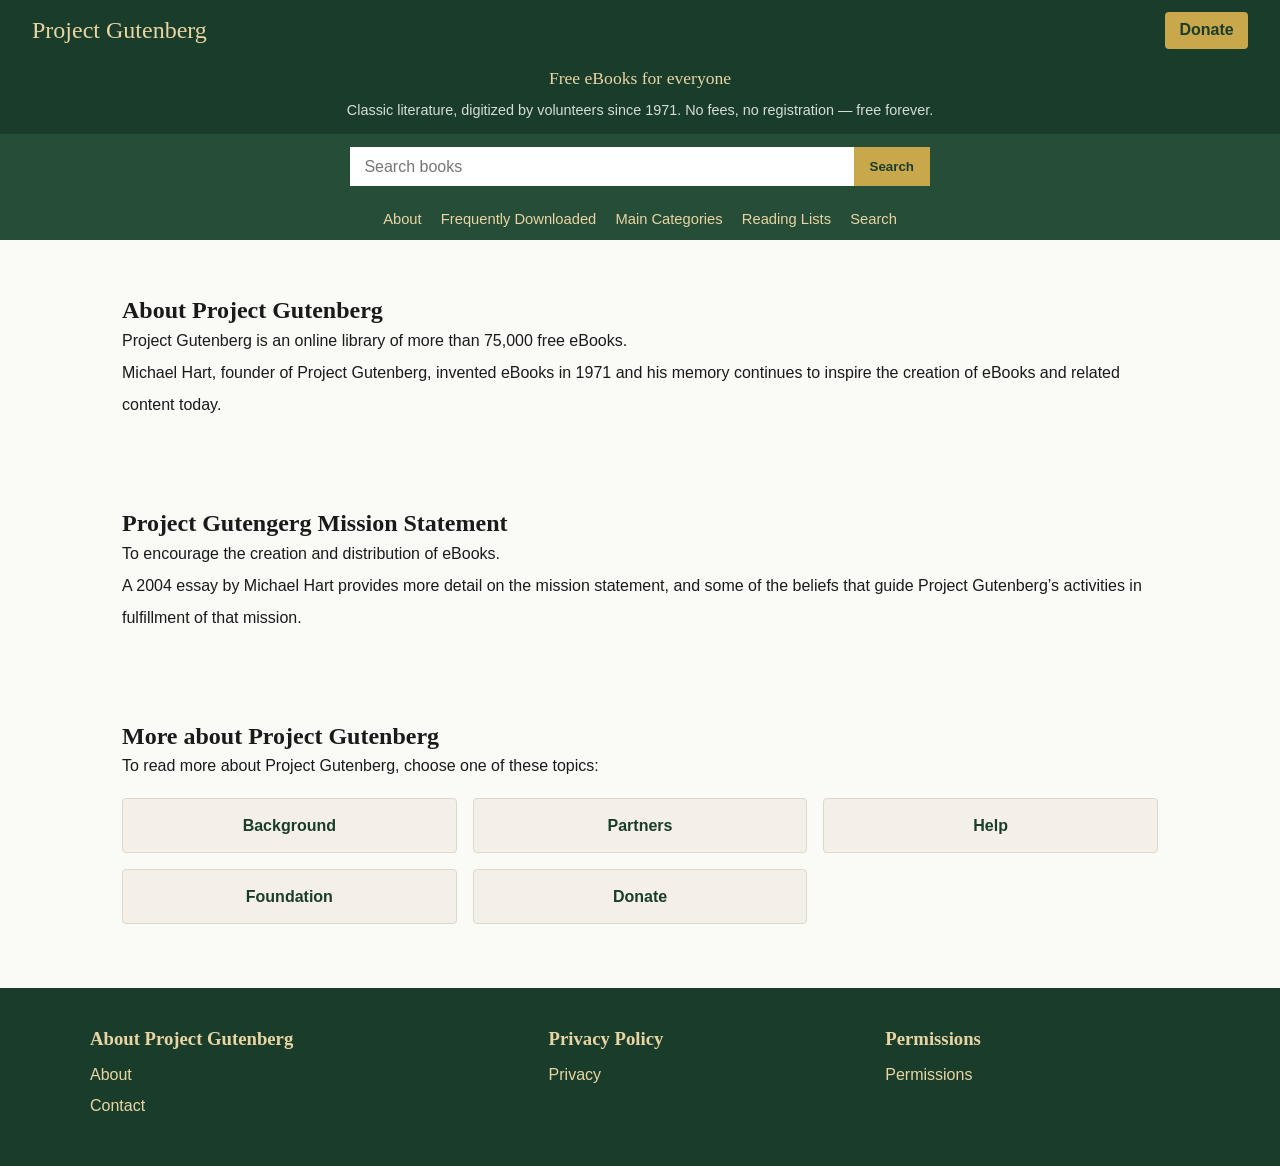
==== about.html @ ea4a4cee "Updated HTML structure and styling for multiple pages" ====
<!DOCTYPE html>
<html lang="en">

<head>
  <meta charset="UTF-8">
  <title>About | Project Gutenberg</title>
  <link rel="stylesheet" href="style.css">
  <meta name="viewport" content="width=device-width, initial-scale=1">
</head>

<body class="about-page">

<!-- HEADER -->
<header class="site-header"> <!-- Using the same classes here as the one on Home Page to recreate styling -->
  
  <div class="header-top">
    <a href="/" class="logo">
      <span class="logo-text">Project Gutenberg</span>
    </a>
    <a href="/donate/" class="donate-btn">Donate</a>
  </div>

  <div class="header-tagline">
    <p>Free eBooks for everyone</p>
    <span>Classic literature, digitized by volunteers since 1971. No fees, no registration — free forever.</span>
  </div>

  <div class="header-search">
    <form action="/ebooks/search/">
      <input type="text" placeholder="Search books">
      <button type="submit">Search</button>
    </form>
  </div>

  <nav class="header-nav">
    <a href="/about/">About</a>
    <a href="/browse/scores/top">Frequently Downloaded</a>
    <a href="/ebooks/categories">Main Categories</a>
    <a href="/ebooks/bookshelf/">Reading Lists</a>
    <a href="/ebooks/">Search</a>
  </nav>
</header>


<!-- CONTENT PAGE -->
 <main class="main-content">
  
  <section class="shelf">
    <h2>About Project Gutenberg</h2>
    <p>Project Gutenberg is an online library of more than 75,000 free eBooks.</p>
    <p>Michael Hart, founder of Project Gutenberg, invented eBooks in 1971 and his memory continues to inspire the creation of eBooks and related content today.</p>
  </section>

  <section class="shelf">
    <h2>Project Gutengerg Mission Statement</h2>
    <p>To encourage the creation and distribution of eBooks.</p>
    <p>A 2004 essay by Michael Hart provides more detail on the mission statement, and some of the beliefs that guide Project Gutenberg’s activities in fulfillment of that mission.</p>
  </section>

  <section class="shelf">
    <h2>More about Project Gutenberg</h2>
    <p>To read more about Project Gutenberg, choose one of these topics:</p>

    <div class="category-grid">
      <a href="/about/background/index.html">Background</a>
      <a href="/about/partners_affiliates.html">Partners</a>
      <a href="/help/">Help</a>
      <a href="/about/pglaf.html">Foundation</a>
      <a href="/donate">Donate</a>
    </div>
  </section>

 </main>

 <!-- FOOTER -->
  <footer class="site-footer"> <!-- Using the same classes here as the one on Home Page to recreate styling -->
  <div class="footer-grid">
    
    <div>
      <h3>About Project Gutenberg</h3>
      <a href="/about/">About</a>
      <a href="/about/contact_information.html">Contact</a>
    </div>
    
    <div>
      <h3>Privacy Policy</h3>
      <a href="/policy/privacy_policy.html">Privacy</a>
    </div>
    
    <div>
      <h3>Permissions</h3>
      <a href="/policy/permission.html">Permissions</a>
    </div>
  
  </div>
</footer>

</body>
</html>
---- style.css ----
:root {
  --green: #1a3d2b;
  --green-mid: #254d38;
  --gold: #c9a84c;
  --gold-light: #e8d5a3;
  --white: #fafaf7;
  --off-white: #f4f0e8;
  --border: #ddd8ce;
  --text: #1a1a1a;
  --text-soft: #666;
  --heading-font: 'Playfair Display', Georgia, serif;
  --body-font: 'Source Sans 3', sans-serif;
  --max-width: 1100px;
}

* {
  box-sizing: border-box;
  margin: 0;
  padding: 0;
}

body {
  font-family: var(--body-font);
  background: var(--white);
  color: var(--text);
  line-height: 1.5;
}

img {
  display: block;
  max-width: 100%;
}

a {
  color: var(--green);
  text-decoration: none;
}

a:hover {
  text-decoration: underline;
}

h1, h2, h3 {
  font-family: var(--heading-font);
  line-height: 1.2;
}

section {
  max-width: var(--max-width);
  margin: 0 auto;
  padding: 2rem;
}

/* HEADER */
.site-header {
  position: sticky;
  top: 0;
  z-index: 100;
}

.header-top,
.header-tagline {
  background: var(--green);
}

.header-top {
  display: flex;
  justify-content: space-between;
  align-items: center;
  padding: 0.75rem 2rem;
}

.logo {
  display: flex;
  align-items: center;
  gap: 0.6rem;
}

.logo-text {
  font-family: var(--heading-font);
  font-size: 1.5rem;
  color: var(--gold-light);
}

.donate-btn {
  background: var(--gold);
  color: var(--green);
  padding: 0.4rem 0.9rem;
  border-radius: 4px;
  font-weight: 600;
}

.donate-btn:hover {
  text-decoration: none;
}

.header-tagline {
  text-align: center;
  padding: 0 2rem 0.75rem;
}

.header-tagline p {
  color: var(--gold-light);
  font-family: var(--heading-font);
  font-size: 1.1rem;
  margin-bottom: 0.15rem;
}

.header-tagline span {
  color: rgba(255,255,255,0.82);
  font-size: 0.9rem;
}

.header-search,
.header-nav {
  background: var(--green-mid);
}

.header-search {
  display: flex;
  justify-content: center;
  padding: 0.8rem 2rem;
}

.header-search form {
  display: flex;
  width: 100%;
  max-width: 580px;
}

.header-search input {
  flex: 1;
  padding: 0.65rem 0.9rem;
  border: none;
  font-size: 1rem;
}

.header-search button {
  border: none;
  background: var(--gold);
  color: var(--green);
  padding: 0.65rem 1rem;
  font-weight: 600;
  cursor: pointer;
}

.header-nav {
  display: flex;
  justify-content: center;
  flex-wrap: wrap;
  gap: 1.2rem;
  padding: 0.6rem 2rem;
}

.header-nav a {
  color: var(--gold-light);
  font-size: 0.92rem;
}

/* MAIN CONTENT */
.first-shelf {
  padding-top: 2.7rem;
}

.shelf-header {
  display: flex;
  justify-content: space-between;
  align-items: center;
  border-bottom: 2px solid var(--gold-light);
  padding-bottom: 0.5rem;
  margin-bottom: 1rem;
}

.book-row {
  display: flex;
  gap: 1rem;
  overflow-x: auto;
  padding-bottom: 0.5rem;
}

.book-card {
  width: 112px;
  flex-shrink: 0;
}

.book-card img {
  width: 112px;
  height: 160px;
  object-fit: cover;
  border-radius: 4px;
  margin-bottom: 0.4rem;
}

.book-card span {
  display: block;
  font-size: 0.75rem;
  line-height: 1.3;
}

.book-author {
  color: var(--text-soft);
  font-size: 0.7rem;
  margin-top: 0.2rem;
}

/* STATS */
.stats-strip {
  background: var(--green);
  padding: 2rem;
}

.stats-grid {
  max-width: var(--max-width);
  margin: 0 auto;
  display: grid;
  grid-template-columns: repeat(4, 1fr);
  gap: 1rem;
}

.stat-box {
  text-align: center;
  border: 1px solid rgba(232,213,163,0.3);
  padding: 1rem 0.5rem;
}

.stat-box strong,
.stat-box span {
  display: block;
  color: var(--gold-light);
}

.stat-box strong {
  font-family: var(--heading-font);
  font-size: 1.4rem;
}

/* CATEGORY + LINKS + FOOTER GRIDS */
.category-grid,
.links-section,
.footer-grid {
  display: grid;
  gap: 2rem;
}

.category-grid {
  grid-template-columns: repeat(3, 1fr);
  gap: 1rem;
  margin-top: 1rem;
}

.category-grid a {
  display: block;
  background: var(--off-white);
  border: 1px solid var(--border);
  text-align: center;
  padding: 0.9rem;
  border-radius: 4px;
  font-weight: 600;
}

.links-section {
  grid-template-columns: repeat(4, 1fr);
  align-items: start;
}

.links-col h3 {
  color: var(--green);
  margin-bottom: 1rem;
  font-size: 1.2rem;
}

.links-col h3 + a,
.links-col h3 + p {
  margin-top: 0;
}

.links-col a {
  display: block;
  font-weight: 600;
  margin-top: 0.8rem;
}

.links-col p {
  color: var(--text-soft);
  font-size: 0.92rem;
  margin-top: 0.15rem;
}

.subheading {
  margin-top: 1.5rem;
}

/* AUDIO */
.audio-section h2 {
  margin-bottom: 0.5rem;
}

.audio-section p {
  margin-bottom: 1rem;
}

.audio-section ul {
  padding-left: 1.2rem;
}

.audio-section li {
  margin-bottom: 0.7rem;
}

/* FOOTER */
.site-footer {
  background: var(--green);
  padding: 2.5rem 2rem;
  margin-top: 2rem;
}

.footer-grid {
  max-width: var(--max-width);
  margin: 0 auto;
  grid-template-columns: 1.4fr 1fr 1fr;
}

.site-footer h3 {
  color: var(--gold-light);
  margin-bottom: 0.8rem;
}

.site-footer p,
.site-footer a {
  color: var(--gold-light);
}

.site-footer a {
  display: block;
  margin-bottom: 0.45rem;
}

.footer-space {
  margin-top: 1rem;
}

/* RESPONSIVE */
@media (max-width: 900px) {
  .stats-grid,
  .category-grid,
  .links-section,
  .footer-grid {
    grid-template-columns: repeat(2, 1fr);
  }
}

@media (max-width: 600px) {
  .header-top {
    flex-direction: column;
    gap: 0.8rem;
    text-align: center;
  }

  .header-search form {
    flex-direction: column;
    gap: 0.5rem;
  }

  .stats-grid,
  .category-grid,
  .links-section,
  .footer-grid {
    grid-template-columns: 1fr;
  }
}



/* ABOUT PAGE */

.main-content {
  max-width: var(--max-width);
  margin: 0 auto;
}

body.about-page main > .shelf {
  margin-top: 1.5rem;
  margin-bottom: 1.5rem;
}

body.about-page p {
  line-height: 2; /* Creating more line-heignt only for about page */
}



/* READING LIST */

.category-grid.letter-box a {
  background-color: #ffffff;
  border-radius: 8px;
  padding: 12px;
  text-align: center;
  font-weight: 500;
  color: #2c3e34;
}

.letter-box {
  background-color: #f4efe6;
  padding: 1.5rem;
  border-radius: 12px;
  margin-bottom: 2rem;
}
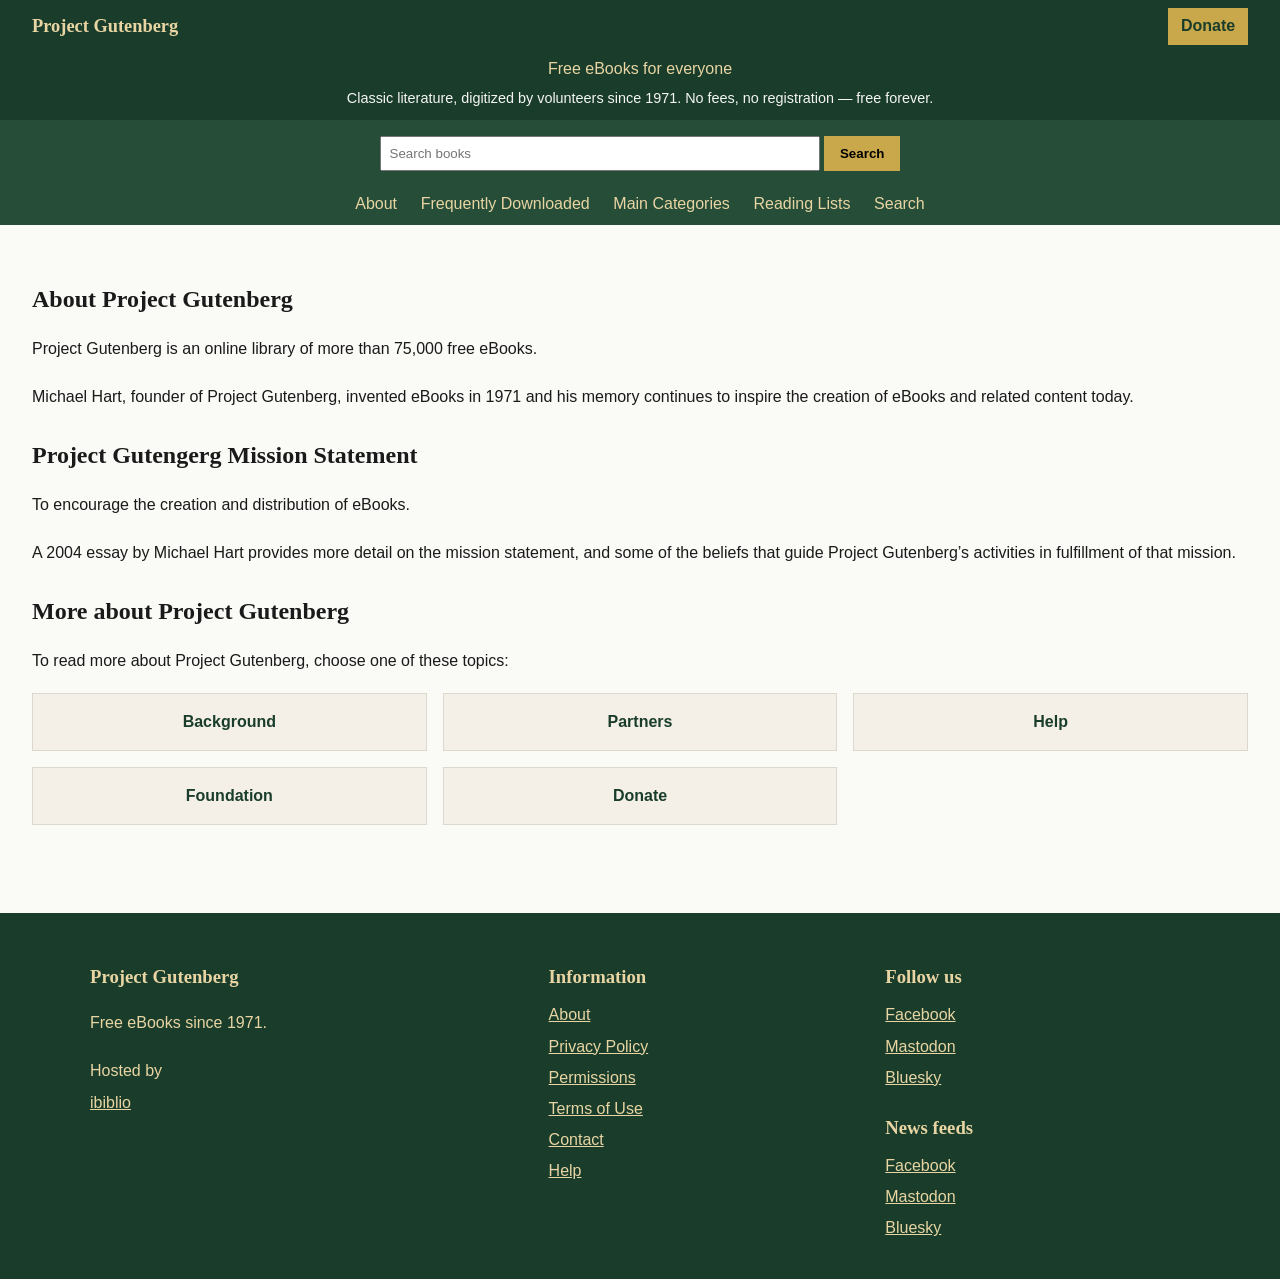
==== commit aae3d323: "updating" ====
--- a/about.html
+++ b/about.html
@@ -73,27 +73,37 @@
  </main>
 
  <!-- FOOTER -->
-  <footer class="site-footer"> <!-- Using the same classes here as the one on Home Page to recreate styling -->
-  <div class="footer-grid">
-    
-    <div>
-      <h3>About Project Gutenberg</h3>
-      <a href="/about/">About</a>
-      <a href="/about/contact_information.html">Contact</a>
+  <footer class="site-footer">
+    <div class="footer-grid">
+      <div>
+        <h3>Project Gutenberg</h3>
+        <p>Free eBooks since 1971.</p>
+        <p>Hosted by <a href="https://www.ibiblio.org/">ibiblio</a></p>
+      </div>
+
+      <div>
+        <h3>Information</h3>
+        <a href="https://www.gutenberg.org/about/">About</a>
+        <a href="https://www.gutenberg.org/policy/privacy_policy.html">Privacy Policy</a>
+        <a href="https://www.gutenberg.org/policy/permission.html">Permissions</a>
+        <a href="https://www.gutenberg.org/policy/terms_of_use.html">Terms of Use</a>
+        <a href="https://www.gutenberg.org/about/contact_information.html">Contact</a>
+        <a href="https://www.gutenberg.org/help/">Help</a>
+      </div>
+
+      <div>
+        <h3>Follow us</h3>
+        <a href="https://www.facebook.com/project.gutenberg">Facebook</a>
+        <a href="https://mastodon.social/@gutenberg_org" rel="me">Mastodon</a>
+        <a href="https://bsky.app/profile/gutenberg.org" rel="me">Bluesky</a>
+
+        <h3 class="footer-space">News feeds</h3>
+        <a href="https://www.facebook.com/gutenberg.new">Facebook</a>
+        <a href="https://mastodon.social/@gutenberg_new" rel="me">Mastodon</a>
+        <a href="https://bsky.app/profile/new.gutenberg.org" rel="me">Bluesky</a>
+      </div>
     </div>
-    
-    <div>
-      <h3>Privacy Policy</h3>
-      <a href="/policy/privacy_policy.html">Privacy</a>
-    </div>
-    
-    <div>
-      <h3>Permissions</h3>
-      <a href="/policy/permission.html">Permissions</a>
-    </div>
-  
-  </div>
-</footer>
+  </footer>
 
 </body>
 </html>
--- a/style.css
+++ b/style.css
@@ -1,248 +1,192 @@
-:root {
-  --green: #1a3d2b;
-  --green-mid: #254d38;
-  --gold: #c9a84c;
-  --gold-light: #e8d5a3;
-  --white: #fafaf7;
-  --off-white: #f4f0e8;
-  --border: #ddd8ce;
-  --text: #1a1a1a;
-  --text-soft: #666;
-  --heading-font: 'Playfair Display', Georgia, serif;
-  --body-font: 'Source Sans 3', sans-serif;
-  --max-width: 1100px;
-}
-
-* {
-  box-sizing: border-box;
+/* 
+  GLOBAL PAGE STYLING
+  These rules set the basic look of the whole website.
+
+  Purpose:
+  - create a clean and readable base style for all pages
+  - keep the design simple and consistent across the redesigned pages
+  - replace the much more complex original Gutenberg styling with a lighter custom stylesheet
+*/
+
+
+/* Removes browser's default outer spacing, sets the main font across pages*/
+body {
   margin: 0;
-  padding: 0;
-}
-
-body {
-  font-family: var(--body-font);
-  background: var(--white);
-  color: var(--text);
+  font-family: Arial, sans-serif;
   line-height: 1.5;
-}
-
+  background: #fafaf7;
+  color: #1a1a1a;
+}
+
+/* prevents images from overflowing their container, removes extra spacing under images*/
 img {
-  display: block;
   max-width: 100%;
-}
-
+  display: block;
+}
+
+/* standard link color used across the site*/
 a {
-  color: var(--green);
-  text-decoration: none;
-}
-
-a:hover {
-  text-decoration: underline;
-}
-
+  color: #1a3d2b;
+}
+
+/* Serif font to create a more classic look, adding space below headings */
 h1, h2, h3 {
-  font-family: var(--heading-font);
-  line-height: 1.2;
-}
-
+  font-family: Georgia, serif;
+  margin-bottom: 0.75rem;
+}
+
+/* adds spacing spacing between major content blocks */
 section {
-  max-width: var(--max-width);
-  margin: 0 auto;
-  padding: 2rem;
-}
-
-/* HEADER */
-.site-header {
-  position: sticky;
-  top: 0;
-  z-index: 100;
-}
-
-.header-top,
-.header-tagline {
-  background: var(--green);
-}
-
+  margin-bottom: 2rem;
+}
+
+/* header */
+
+/* dark green header (top), padding to make it shorter, flex: placing logo and button in one horizontal row, push elements left and right */
 .header-top {
+  background: #1a3d2b;
+  padding: 0.5rem 2rem;
   display: flex;
   justify-content: space-between;
   align-items: center;
+}
+
+/* color, no underline, slightly larger than normal text, bold */
+.logo {
+  color: #e8d5a3;
+  text-decoration: none;
+  font-family: Georgia, serif;
+  font-size: 1.15rem;
+  font-weight: bold;
+}
+
+/* inner spacing to make it look like a button */
+.donate-btn {
+  background: #c9a84c;
+  color: #1a3d2b;
+  padding: 0.4rem 0.8rem;
+  text-decoration: none;
+  font-weight: bold;
+}
+
+.header-tagline {
+  background: #1a3d2b;
+  color: #e8d5a3;
+  text-align: center;
+  padding: 0 2rem 0.6rem;
+}
+
+.header-tagline p {
+  margin: 0 0 0.1rem 0;
+}
+
+.header-tagline span {
+  color: #f5f5f5;
+  font-size: 0.9rem;
+}
+
+/* centering search bar, spacing inside the search bar area */
+.header-search {
+  background: #254d38;
+  text-align: center;
   padding: 0.75rem 2rem;
 }
 
-.logo {
-  display: flex;
-  align-items: center;
-  gap: 0.6rem;
-}
-
-.logo-text {
-  font-family: var(--heading-font);
-  font-size: 1.5rem;
-  color: var(--gold-light);
-}
-
-.donate-btn {
-  background: var(--gold);
-  color: var(--green);
-  padding: 0.4rem 0.9rem;
-  border-radius: 4px;
-  font-weight: 600;
-}
-
-.donate-btn:hover {
-  text-decoration: none;
-}
-
-.header-tagline {
-  text-align: center;
-  padding: 0 2rem 0.75rem;
-}
-
-.header-tagline p {
-  color: var(--gold-light);
-  font-family: var(--heading-font);
-  font-size: 1.1rem;
-  margin-bottom: 0.15rem;
-}
-
-.header-tagline span {
-  color: rgba(255,255,255,0.82);
-  font-size: 0.9rem;
-}
-
-.header-search,
+.header-search form {
+  max-width: 600px;
+  margin: 0 auto;
+}
+
+.header-search input {
+  width: 70%;
+  padding: 0.5rem;
+}
+
 .header-nav {
-  background: var(--green-mid);
-}
-
-.header-search {
-  display: flex;
-  justify-content: center;
-  padding: 0.8rem 2rem;
-}
-
-.header-search form {
-  display: flex;
-  width: 100%;
-  max-width: 580px;
-}
-
-.header-search input {
-  flex: 1;
-  padding: 0.65rem 0.9rem;
-  border: none;
-  font-size: 1rem;
-}
-
-.header-search button {
-  border: none;
-  background: var(--gold);
-  color: var(--green);
-  padding: 0.65rem 1rem;
-  font-weight: 600;
-  cursor: pointer;
-}
-
-.header-nav {
-  display: flex;
-  justify-content: center;
-  flex-wrap: wrap;
-  gap: 1.2rem;
-  padding: 0.6rem 2rem;
+  background: #254d38;
+  text-align: center;
+  padding: 0.55rem 2rem;
 }
 
 .header-nav a {
-  color: var(--gold-light);
-  font-size: 0.92rem;
-}
-
-/* MAIN CONTENT */
-.first-shelf {
-  padding-top: 2.7rem;
-}
-
+  color: #e8d5a3;
+  text-decoration: none;
+  margin: 0 0.6rem;
+}
+
+/* shared blocks */
 .shelf-header {
   display: flex;
   justify-content: space-between;
   align-items: center;
-  border-bottom: 2px solid var(--gold-light);
+  border-bottom: 2px solid #e8d5a3;
+  margin-bottom: 1rem;
   padding-bottom: 0.5rem;
-  margin-bottom: 1rem;
-}
-
+}
+
+/* displays book cards in one row, overflow: allows horizontal scrolling if there are too many books for the screen */
 .book-row {
   display: flex;
   gap: 1rem;
   overflow-x: auto;
-  padding-bottom: 0.5rem;
 }
 
 .book-card {
   width: 112px;
-  flex-shrink: 0;
-}
-
+  flex: 0 0 112px;
+  text-decoration: none;
+  color: #1a1a1a;
+}
+
+/* fixed width matches the card width, small text between image and text */
 .book-card img {
   width: 112px;
   height: 160px;
   object-fit: cover;
-  border-radius: 4px;
   margin-bottom: 0.4rem;
 }
 
 .book-card span {
   display: block;
   font-size: 0.75rem;
-  line-height: 1.3;
 }
 
 .book-author {
-  color: var(--text-soft);
+  color: #666;
   font-size: 0.7rem;
-  margin-top: 0.2rem;
-}
-
-/* STATS */
+}
+
+/* stats */
 .stats-strip {
-  background: var(--green);
+  background: #1a3d2b;
   padding: 2rem;
 }
 
 .stats-grid {
-  max-width: var(--max-width);
-  margin: 0 auto;
+  max-width: 1100px;
+  margin: 0 auto;
+  display: flex;
+  gap: 1rem;
+  justify-content: space-between;
+}
+
+.stat-box {
+  flex: 1;
+  text-align: center;
+  border: 1px solid rgba(232, 213, 163, 0.4);
+  padding: 1rem 0.5rem;
+  color: #e8d5a3;
+}
+
+.stat-box strong {
+  display: block;
+  font-family: Georgia, serif;
+  font-size: 1.4rem;
+}
+
+/* categories and links */
+.category-grid {
   display: grid;
-  grid-template-columns: repeat(4, 1fr);
-  gap: 1rem;
-}
-
-.stat-box {
-  text-align: center;
-  border: 1px solid rgba(232,213,163,0.3);
-  padding: 1rem 0.5rem;
-}
-
-.stat-box strong,
-.stat-box span {
-  display: block;
-  color: var(--gold-light);
-}
-
-.stat-box strong {
-  font-family: var(--heading-font);
-  font-size: 1.4rem;
-}
-
-/* CATEGORY + LINKS + FOOTER GRIDS */
-.category-grid,
-.links-section,
-.footer-grid {
-  display: grid;
-  gap: 2rem;
-}
-
-.category-grid {
   grid-template-columns: repeat(3, 1fr);
   gap: 1rem;
   margin-top: 1rem;
@@ -250,84 +194,60 @@
 
 .category-grid a {
   display: block;
-  background: var(--off-white);
-  border: 1px solid var(--border);
-  text-align: center;
-  padding: 0.9rem;
-  border-radius: 4px;
-  font-weight: 600;
+  background: #f4f0e8;
+  border: 1px solid #ddd8ce;
+  text-align: center;
+  padding: 1rem;
+  text-decoration: none;
+  font-weight: bold;
 }
 
 .links-section {
+  display: grid;
   grid-template-columns: repeat(4, 1fr);
-  align-items: start;
+  gap: 2rem;
 }
 
 .links-col h3 {
-  color: var(--green);
-  margin-bottom: 1rem;
-  font-size: 1.2rem;
-}
-
-.links-col h3 + a,
-.links-col h3 + p {
-  margin-top: 0;
+  color: #1a3d2b;
 }
 
 .links-col a {
   display: block;
-  font-weight: 600;
-  margin-top: 0.8rem;
+  margin-top: 0.75rem;
+  font-weight: bold;
 }
 
 .links-col p {
-  color: var(--text-soft);
+  margin-top: 0.2rem;
+  color: #666;
   font-size: 0.92rem;
-  margin-top: 0.15rem;
-}
-
-.subheading {
+}
+
+.subheading,
+.footer-space {
   margin-top: 1.5rem;
 }
 
-/* AUDIO */
-.audio-section h2 {
-  margin-bottom: 0.5rem;
-}
-
-.audio-section p {
-  margin-bottom: 1rem;
-}
-
-.audio-section ul {
-  padding-left: 1.2rem;
-}
-
-.audio-section li {
-  margin-bottom: 0.7rem;
-}
-
-/* FOOTER */
+/* footer */
 .site-footer {
-  background: var(--green);
-  padding: 2.5rem 2rem;
+  background: #1a3d2b;
+  padding: 2rem;
   margin-top: 2rem;
 }
 
 .footer-grid {
-  max-width: var(--max-width);
-  margin: 0 auto;
+  max-width: 1100px;
+  margin: 0 auto;
+  display: grid;
   grid-template-columns: 1.4fr 1fr 1fr;
-}
-
-.site-footer h3 {
-  color: var(--gold-light);
-  margin-bottom: 0.8rem;
-}
-
+  gap: 2rem;
+}
+
+.site-footer h3,
 .site-footer p,
 .site-footer a {
-  color: var(--gold-light);
+  color: #e8d5a3;
 }
 
 .site-footer a {
@@ -335,38 +255,34 @@
   margin-bottom: 0.45rem;
 }
 
-.footer-space {
-  margin-top: 1rem;
-}
-
-/* RESPONSIVE */
-@media (max-width: 900px) {
-  .stats-grid,
-  .category-grid,
-  .links-section,
-  .footer-grid {
-    grid-template-columns: repeat(2, 1fr);
-  }
-}
-
-@media (max-width: 600px) {
-  .header-top {
-    flex-direction: column;
-    gap: 0.8rem;
-    text-align: center;
-  }
-
-  .header-search form {
-    flex-direction: column;
-    gap: 0.5rem;
-  }
-
-  .stats-grid,
-  .category-grid,
-  .links-section,
-  .footer-grid {
-    grid-template-columns: 1fr;
-  }
+/* search page */
+main {
+  max-width: 1000px;
+  margin: 0 auto;
+  padding: 2rem;
+}
+
+p {
+  margin-bottom: 1rem;
+}
+
+input,
+select {
+  width: 100%;
+  padding: 0.55rem;
+  margin-top: 0.25rem;
+}
+
+button {
+  padding: 0.6rem 1rem;
+  background: #c9a84c;
+  border: none;
+  font-weight: bold;
+}
+
+.link-list a {
+  display: inline-block;
+  margin: 0.2rem 0.45rem 0.2rem 0;
 }
 
 
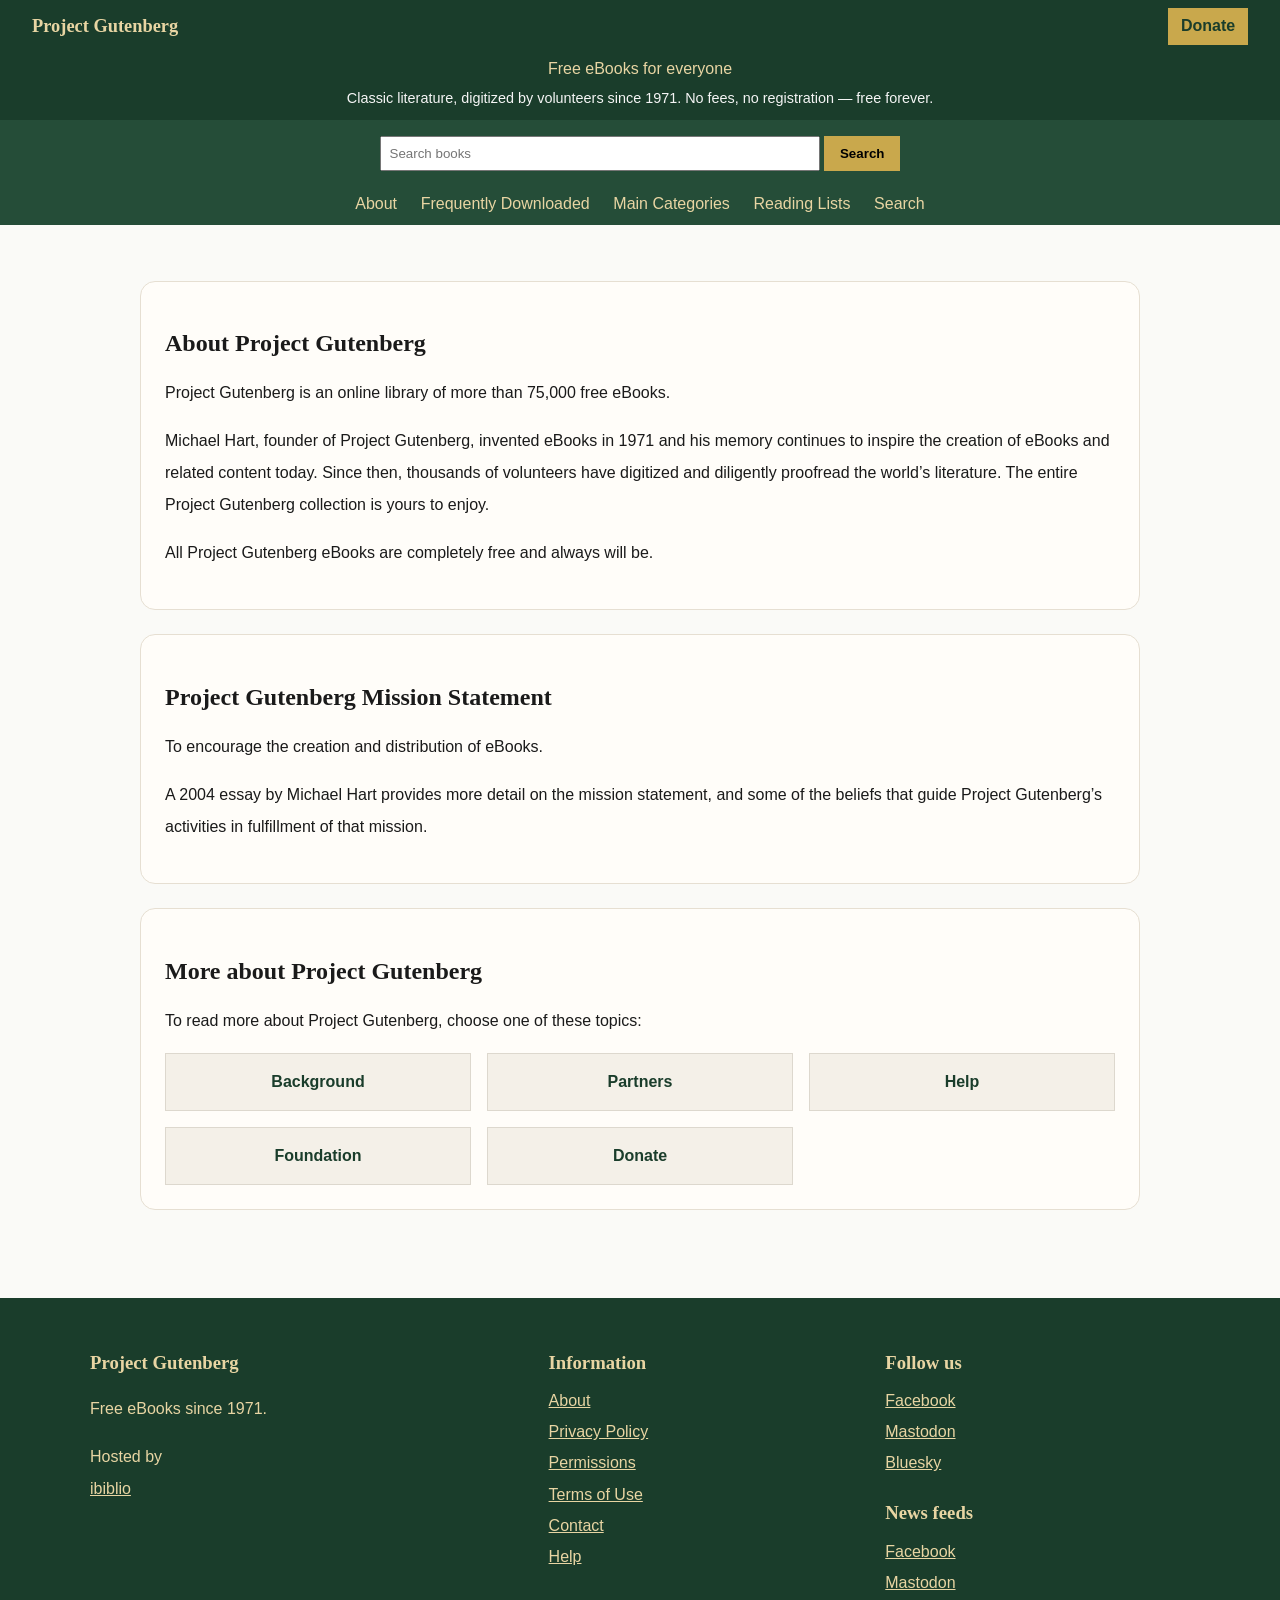
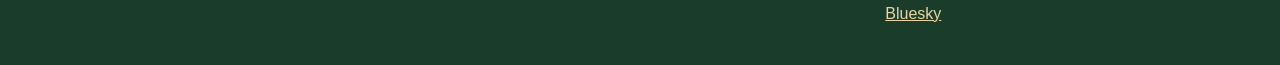
==== commit 1d77d6b9: "Adding comments and updating style" ====
--- a/about.html
+++ b/about.html
@@ -8,10 +8,10 @@
   <meta name="viewport" content="width=device-width, initial-scale=1">
 </head>
 
-<body class="about-page">
+<body class="about-page"> <!-- Using a specific class for the body to be able to style it specifically. -->
 
 <!-- HEADER -->
-<header class="site-header"> <!-- Using the same classes here as the one on Home Page to recreate styling -->
+<header class="site-header"> <!-- Reusing the header to create continuity on the webpages. -->
   
   <div class="header-top">
     <a href="/" class="logo">
@@ -45,14 +45,16 @@
 <!-- CONTENT PAGE -->
  <main class="main-content">
   
-  <section class="shelf">
+<!-- The content has been sorted in sections insead of only one class. By reusing the shelf class, the same design can be applied on the sectiions. -->
+  <section class="shelf"> 
     <h2>About Project Gutenberg</h2>
     <p>Project Gutenberg is an online library of more than 75,000 free eBooks.</p>
-    <p>Michael Hart, founder of Project Gutenberg, invented eBooks in 1971 and his memory continues to inspire the creation of eBooks and related content today.</p>
+    <p>Michael Hart, founder of Project Gutenberg, invented eBooks in 1971 and his memory continues to inspire the creation of eBooks and related content today. Since then, thousands of volunteers have digitized and diligently proofread the world’s literature. The entire Project Gutenberg collection is yours to enjoy.</p>
+    <p>All Project Gutenberg eBooks are completely free and always will be.</p>
   </section>
 
   <section class="shelf">
-    <h2>Project Gutengerg Mission Statement</h2>
+    <h2>Project Gutenberg Mission Statement</h2>
     <p>To encourage the creation and distribution of eBooks.</p>
     <p>A 2004 essay by Michael Hart provides more detail on the mission statement, and some of the beliefs that guide Project Gutenberg’s activities in fulfillment of that mission.</p>
   </section>
@@ -61,7 +63,7 @@
     <h2>More about Project Gutenberg</h2>
     <p>To read more about Project Gutenberg, choose one of these topics:</p>
 
-    <div class="category-grid">
+    <div class="category-grid"> <!-- Grid is used instead of a list to create an more user friendly overview. -->
       <a href="/about/background/index.html">Background</a>
       <a href="/about/partners_affiliates.html">Partners</a>
       <a href="/help/">Help</a>
@@ -73,7 +75,7 @@
  </main>
 
  <!-- FOOTER -->
-  <footer class="site-footer">
+  <footer class="site-footer"> <!-- Reusing the footer to create continuity on the webpages. -->
     <div class="footer-grid">
       <div>
         <h3>Project Gutenberg</h3>
--- a/style.css
+++ b/style.css
@@ -115,6 +115,17 @@
 }
 
 /* shared blocks */
+
+/* Resuable content section across pages. The styling addes vidual structure. */
+.shelf {
+  max-width: 1000px;
+  margin: 1.5rem auto;
+  padding: 1.5rem;
+  background: #fffdf9;
+  border: 1px solid #e6dfd2;
+  border-radius: 15px;
+}
+
 .shelf-header {
   display: flex;
   justify-content: space-between;
@@ -289,24 +300,23 @@
 
 /* ABOUT PAGE */
 
-.main-content {
-  max-width: var(--max-width);
-  margin: 0 auto;
-}
-
-body.about-page main > .shelf {
-  margin-top: 1.5rem;
-  margin-bottom: 1.5rem;
-}
-
 body.about-page p {
-  line-height: 2; /* Creating more line-heignt only for about page */
+  line-height: 2; /* Creating more line-heignt only for about page for readability. */
 }
 
 
 
 /* READING LIST */
 
+/* Letter list containers inside shelves */
+.letter-box {
+  background-color: #f4efe6;
+  padding: 1.5rem;
+  border-radius: 12px;
+  margin-bottom: 1rem;
+}
+
+/* Individual category boxed inside letter list. By combining both classes the styling only applies to links inside these grids, not all grids. */
 .category-grid.letter-box a {
   background-color: #ffffff;
   border-radius: 8px;
@@ -314,11 +324,4 @@
   text-align: center;
   font-weight: 500;
   color: #2c3e34;
-}
-
-.letter-box {
-  background-color: #f4efe6;
-  padding: 1.5rem;
-  border-radius: 12px;
-  margin-bottom: 2rem;
 }
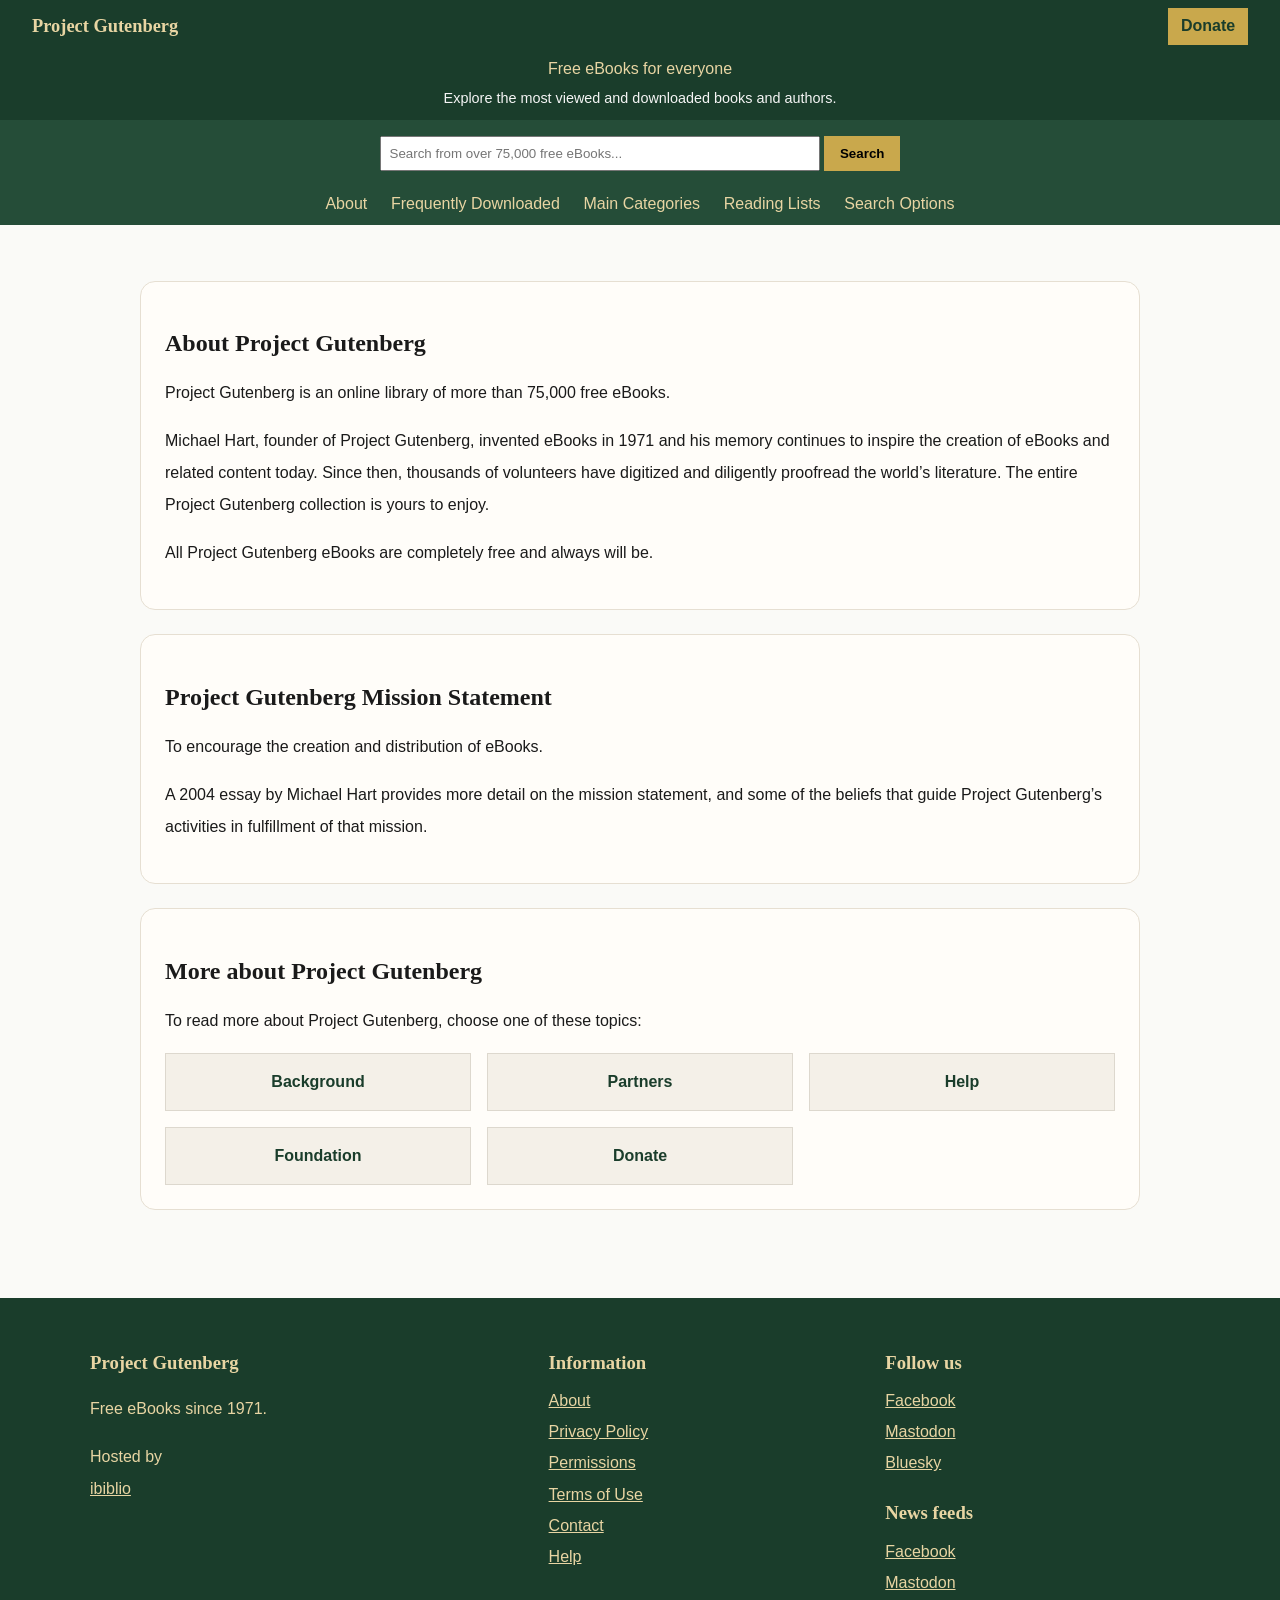
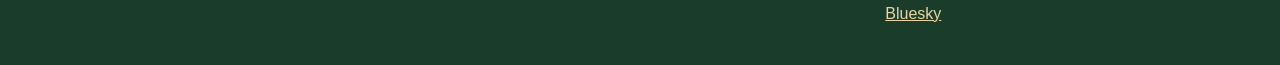
==== commit bd7e9302: "fixing the page header navigation" ====
--- a/about.html
+++ b/about.html
@@ -11,35 +11,32 @@
 <body class="about-page"> <!-- Using a specific class for the body to be able to style it specifically. -->
 
 <!-- HEADER -->
-<header class="site-header"> <!-- Reusing the header to create continuity on the webpages. -->
-  
-  <div class="header-top">
-    <a href="/" class="logo">
-      <span class="logo-text">Project Gutenberg</span>
-    </a>
-    <a href="/donate/" class="donate-btn">Donate</a>
-  </div>
+<header class="site-header">
+    <div class="header-top">
+      <a href="index.html" class="logo">Project Gutenberg</a>
+      <a href="https://www.gutenberg.org/donate/" class="donate-btn">Donate</a>
+    </div>
 
-  <div class="header-tagline">
-    <p>Free eBooks for everyone</p>
-    <span>Classic literature, digitized by volunteers since 1971. No fees, no registration — free forever.</span>
-  </div>
+    <div class="header-tagline">
+      <p>Free eBooks for everyone</p>
+      <span>Explore the most viewed and downloaded books and authors.</span>
+    </div>
 
-  <div class="header-search">
-    <form action="/ebooks/search/">
-      <input type="text" placeholder="Search books">
-      <button type="submit">Search</button>
-    </form>
-  </div>
+    <div class="header-search">
+      <form method="get" action="https://www.gutenberg.org/ebooks/search/">
+        <input type="text" name="query" placeholder="Search from over 75,000 free eBooks...">
+        <button type="submit">Search</button>
+      </form>
+    </div>
 
-  <nav class="header-nav">
-    <a href="/about/">About</a>
-    <a href="/browse/scores/top">Frequently Downloaded</a>
-    <a href="/ebooks/categories">Main Categories</a>
-    <a href="/ebooks/bookshelf/">Reading Lists</a>
-    <a href="/ebooks/">Search</a>
-  </nav>
-</header>
+    <nav class="header-nav">
+      <a href="about.html">About</a>
+      <a href="frequently-downloaded.html">Frequently Downloaded</a>
+      <a href="main-categories.html">Main Categories</a>
+      <a href="reading-lists.html">Reading Lists</a>
+      <a href="search-options.html">Search Options</a>
+    </nav>
+  </header>
 
 
 <!-- CONTENT PAGE -->
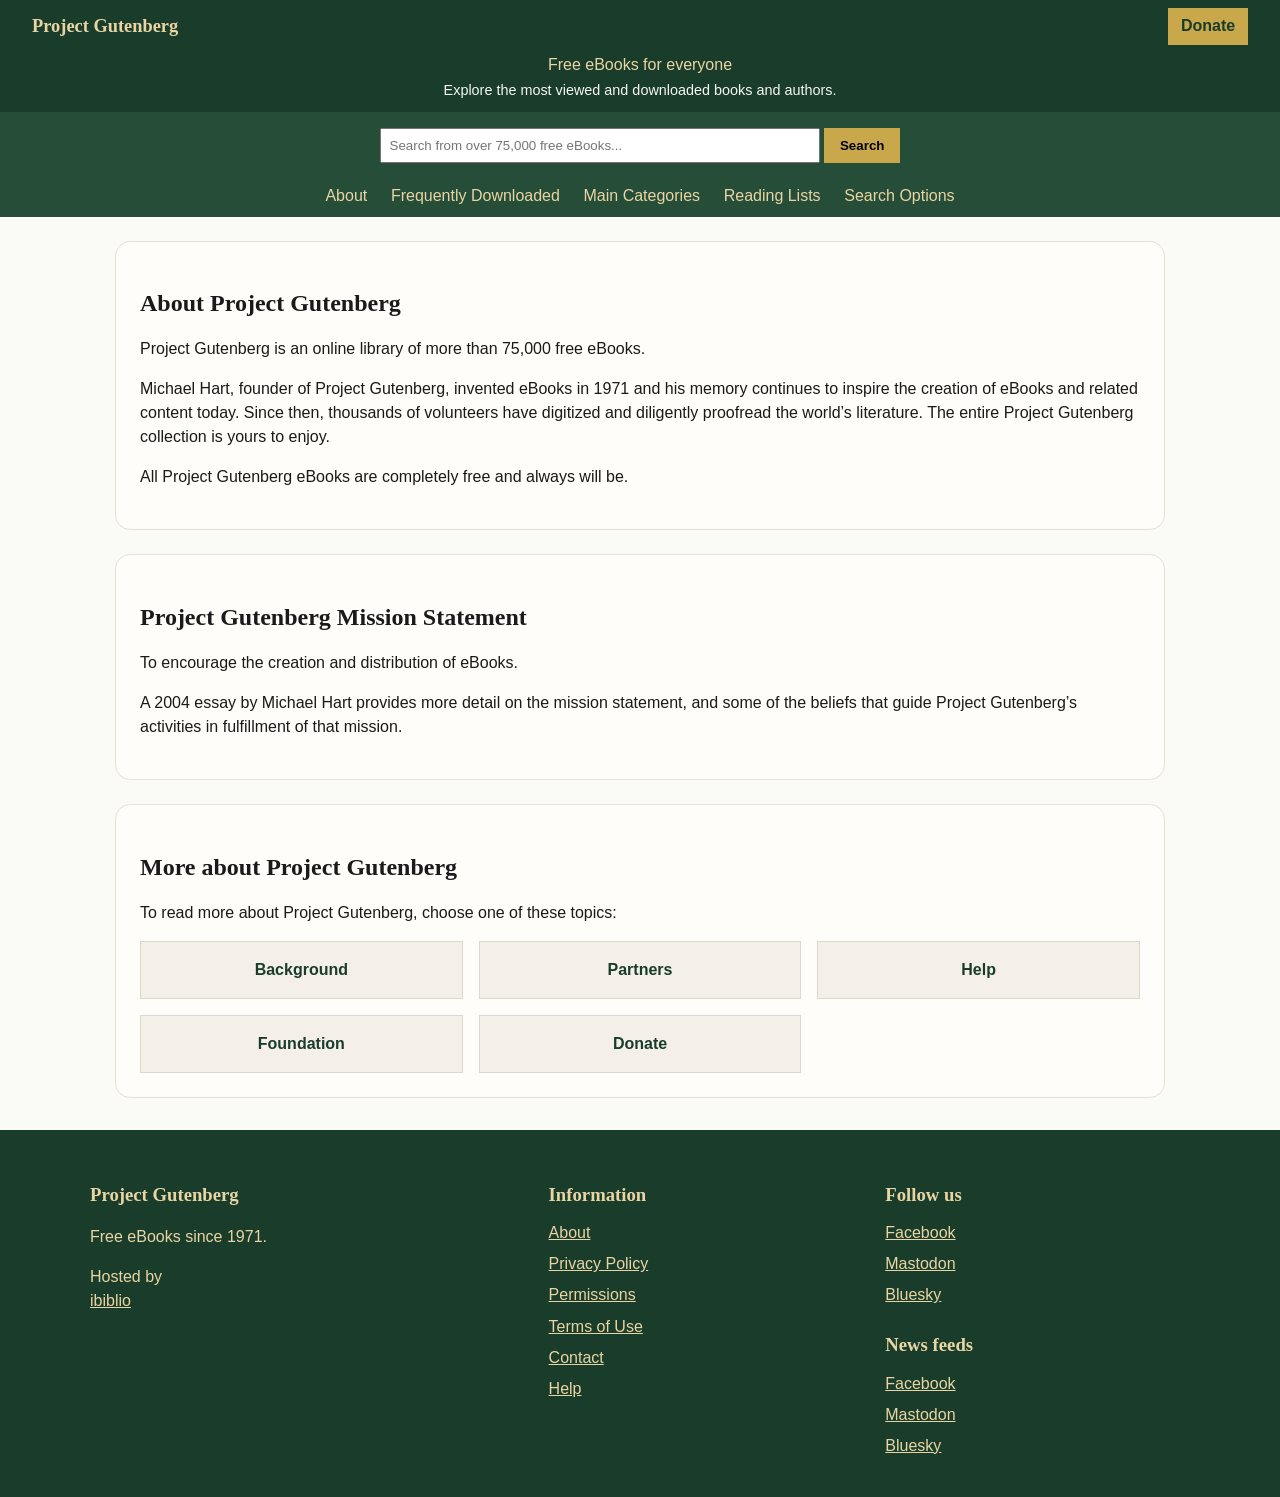
==== commit 99139d30: "updated the css and footer on all pages" ====
--- a/about.html
+++ b/about.html
@@ -8,7 +8,7 @@
   <meta name="viewport" content="width=device-width, initial-scale=1">
 </head>
 
-<body class="about-page"> <!-- Using a specific class for the body to be able to style it specifically. -->
+<body>
 
 <!-- HEADER -->
 <header class="site-header">
@@ -33,7 +33,7 @@
       <a href="about.html">About</a>
       <a href="frequently-downloaded.html">Frequently Downloaded</a>
       <a href="main-categories.html">Main Categories</a>
-      <a href="reading-lists.html">Reading Lists</a>
+      <a href="reading-list.html">Reading Lists</a>
       <a href="search-options.html">Search Options</a>
     </nav>
   </header>
@@ -72,7 +72,7 @@
  </main>
 
  <!-- FOOTER -->
-  <footer class="site-footer"> <!-- Reusing the footer to create continuity on the webpages. -->
+  <footer class="site-footer">
     <div class="footer-grid">
       <div>
         <h3>Project Gutenberg</h3>
@@ -96,7 +96,7 @@
         <a href="https://mastodon.social/@gutenberg_org" rel="me">Mastodon</a>
         <a href="https://bsky.app/profile/gutenberg.org" rel="me">Bluesky</a>
 
-        <h3 class="footer-space">News feeds</h3>
+        <h3>News feeds</h3>
         <a href="https://www.facebook.com/gutenberg.new">Facebook</a>
         <a href="https://mastodon.social/@gutenberg_new" rel="me">Mastodon</a>
         <a href="https://bsky.app/profile/new.gutenberg.org" rel="me">Bluesky</a>
--- a/style.css
+++ b/style.css
@@ -8,8 +8,9 @@
   - replace the much more complex original Gutenberg styling with a lighter custom stylesheet
 */
 
-
-/* Removes browser's default outer spacing, sets the main font across pages*/
+/* Resets the default browser margin so the page starts flush against the edges.
+   Sets Arial as the main font, adds breathing room between lines of text,
+   gives the whole page a warm off-white background and near-black text color */
 body {
   margin: 0;
   font-family: Arial, sans-serif;
@@ -18,31 +19,42 @@
   color: #1a1a1a;
 }
 
-/* prevents images from overflowing their container, removes extra spacing under images*/
+/* Stops images from overflowing their parent container if they are too wide.
+   display: block removes the small gap that appears below images by default */
 img {
   max-width: 100%;
   display: block;
 }
 
-/* standard link color used across the site*/
+/* Sets a dark green as the default color for all links across every page */
 a {
   color: #1a3d2b;
 }
 
-/* Serif font to create a more classic look, adding space below headings */
+/* Georgia is a serif font that gives headings a more classic, literary feel —
+   fitting for a library site. The margin-bottom adds space below every heading
+   so text below it doesn't feel too cramped */
 h1, h2, h3 {
   font-family: Georgia, serif;
   margin-bottom: 0.75rem;
 }
 
-/* adds spacing spacing between major content blocks */
+/* Adds a consistent gap below every section block so
+   content areas don't run into each other */
 section {
   margin-bottom: 2rem;
 }
 
-/* header */
-
-/* dark green header (top), padding to make it shorter, flex: placing logo and button in one horizontal row, push elements left and right */
+
+/* ============================================================
+   HEADER
+   The header appears at the top of every page and contains
+   the logo, donate button, tagline, search bar, and nav links.
+   It is split into four stacked rows.
+   ============================================================ */
+
+/* Top bar: dark green background, logo on the left, donate button on the right.
+   flexbox with space-between pushes the two items to opposite ends */
 .header-top {
   background: #1a3d2b;
   padding: 0.5rem 2rem;
@@ -51,7 +63,8 @@
   align-items: center;
 }
 
-/* color, no underline, slightly larger than normal text, bold */
+/* The site name used as a text logo. Gold color stands out against the dark green.
+   No underline keeps it looking like a logo rather than a link */
 .logo {
   color: #e8d5a3;
   text-decoration: none;
@@ -60,7 +73,8 @@
   font-weight: bold;
 }
 
-/* inner spacing to make it look like a button */
+/* Gold button that links to the donation page.
+   Padding gives it the appearance of a button without using a form element */
 .donate-btn {
   background: #c9a84c;
   color: #1a3d2b;
@@ -69,6 +83,8 @@
   font-weight: bold;
 }
 
+/* Tagline row directly below the top bar, same dark green background.
+   Text is centered and uses gold and white to create a subtle hierarchy */
 .header-tagline {
   background: #1a3d2b;
   color: #e8d5a3;
@@ -76,16 +92,19 @@
   padding: 0 2rem 0.6rem;
 }
 
+/* Removes default paragraph margin so the tagline lines sit close together */
 .header-tagline p {
   margin: 0 0 0.1rem 0;
 }
 
+/* Slightly smaller and whiter than the gold line above — creates a subtitle effect */
 .header-tagline span {
   color: #f5f5f5;
   font-size: 0.9rem;
 }
 
-/* centering search bar, spacing inside the search bar area */
+/* Search bar row: slightly lighter green than the top bar to visually separate it.
+   The form is centered and capped in width so it doesn't stretch too wide */
 .header-search {
   background: #254d38;
   text-align: center;
@@ -97,26 +116,38 @@
   margin: 0 auto;
 }
 
+/* Input takes up 70% of the form width, leaving room for a submit button */
 .header-search input {
   width: 70%;
   padding: 0.5rem;
 }
 
+/* Navigation row: same lighter green as the search bar, links are centered.
+   This visually groups the search bar and nav together below the top bar */
 .header-nav {
   background: #254d38;
   text-align: center;
   padding: 0.55rem 2rem;
 }
 
+/* Nav links are gold so they stand out against the green background.
+   Horizontal margin adds breathing room between each link */
 .header-nav a {
   color: #e8d5a3;
   text-decoration: none;
   margin: 0 0.6rem;
 }
 
-/* shared blocks */
-
-/* Resuable content section across pages. The styling addes vidual structure. */
+
+/* ============================================================
+   SHARED BLOCKS
+   These classes are reused across multiple pages to keep
+   the layout consistent without repeating code.
+   ============================================================ */
+
+/* A centered content card used on most pages to group related content.
+   The warm white background and subtle border lift it off the page background.
+   Rounded corners soften the look */
 .shelf {
   max-width: 1000px;
   margin: 1.5rem auto;
@@ -126,6 +157,8 @@
   border-radius: 15px;
 }
 
+/* Header row inside a shelf: title on the left, a secondary link on the right.
+   The gold bottom border acts as a divider between the header and the content below */
 .shelf-header {
   display: flex;
   justify-content: space-between;
@@ -135,13 +168,16 @@
   padding-bottom: 0.5rem;
 }
 
-/* displays book cards in one row, overflow: allows horizontal scrolling if there are too many books for the screen */
+/* A horizontal row of book cards. overflow-x: auto adds a scrollbar
+   if there are more cards than fit on screen, rather than wrapping them */
 .book-row {
   display: flex;
   gap: 1rem;
   overflow-x: auto;
 }
 
+/* Each book card is a fixed 112px wide so all covers align neatly.
+   flex: 0 0 112px prevents the card from growing or shrinking in the row */
 .book-card {
   width: 112px;
   flex: 0 0 112px;
@@ -149,7 +185,8 @@
   color: #1a1a1a;
 }
 
-/* fixed width matches the card width, small text between image and text */
+/* Fixed dimensions for all cover images so they line up in a uniform grid.
+   object-fit: cover crops the image to fill the box without distorting it */
 .book-card img {
   width: 112px;
   height: 160px;
@@ -157,22 +194,31 @@
   margin-bottom: 0.4rem;
 }
 
+/* display: block puts the title and author on separate lines below the cover */
 .book-card span {
   display: block;
   font-size: 0.75rem;
 }
 
+/* Author name is slightly smaller and grey to visually separate it from the title */
 .book-author {
   color: #666;
   font-size: 0.7rem;
 }
 
-/* stats */
+
+/* ============================================================
+   STATS STRIP
+   A full-width dark green banner showing key numbers.
+   Used on the homepage and frequently downloaded page.
+   ============================================================ */
+
 .stats-strip {
   background: #1a3d2b;
   padding: 2rem;
 }
 
+/* Centers the boxes and spreads them evenly across the full width */
 .stats-grid {
   max-width: 1100px;
   margin: 0 auto;
@@ -181,6 +227,8 @@
   justify-content: space-between;
 }
 
+/* Each box takes an equal share of the available width (flex: 1).
+   The semi-transparent gold border gives structure without being too heavy */
 .stat-box {
   flex: 1;
   text-align: center;
@@ -189,13 +237,22 @@
   color: #e8d5a3;
 }
 
+/* The number is displayed larger and in Georgia to make it stand out */
 .stat-box strong {
   display: block;
   font-family: Georgia, serif;
   font-size: 1.4rem;
 }
 
-/* categories and links */
+
+/* ============================================================
+   CATEGORIES AND LINKS
+   Used on the homepage, categories page, and book detail page
+   to display groups of links in a structured grid.
+   ============================================================ */
+
+/* Three equal columns. gap adds space between each cell.
+   margin-top separates the grid from whatever heading is above it */
 .category-grid {
   display: grid;
   grid-template-columns: repeat(3, 1fr);
@@ -203,6 +260,8 @@
   margin-top: 1rem;
 }
 
+/* Each link looks like a button: warm beige background, subtle border,
+   centered text, bold weight */
 .category-grid a {
   display: block;
   background: #f4f0e8;
@@ -213,40 +272,57 @@
   font-weight: bold;
 }
 
+/* Four-column layout for the info section on the homepage.
+   Each column contains a heading and a group of related links */
 .links-section {
   display: grid;
   grid-template-columns: repeat(4, 1fr);
   gap: 2rem;
 }
 
+/* Column headings are dark green to stand out from the link text.
+   margin-top adds space above every h3 so columns with multiple groups
+   don't run the groups together */
 .links-col h3 {
   color: #1a3d2b;
-}
-
+  margin-top: 1.5rem;
+}
+
+/* The first heading in a column doesn't need top margin
+   because there's nothing above it */
+.links-col h3:first-child {
+  margin-top: 0;
+}
+
+/* Links in these columns are displayed as blocks (one per line) with
+   top margin and bold weight to make them easy to scan */
 .links-col a {
   display: block;
   margin-top: 0.75rem;
   font-weight: bold;
 }
 
+/* Description text below each link: smaller, grey, no top margin needed */
 .links-col p {
   margin-top: 0.2rem;
   color: #666;
   font-size: 0.92rem;
 }
 
-.subheading,
-.footer-space {
-  margin-top: 1.5rem;
-}
-
-/* footer */
+
+/* ============================================================
+   FOOTER
+   Appears at the bottom of every page. Dark green background
+   with a three-column grid of links.
+   ============================================================ */
+
 .site-footer {
   background: #1a3d2b;
   padding: 2rem;
   margin-top: 2rem;
 }
 
+/* Three columns: the first is slightly wider to hold the about text */
 .footer-grid {
   max-width: 1100px;
   margin: 0 auto;
@@ -255,28 +331,47 @@
   gap: 2rem;
 }
 
+/* All text and links in the footer use the same gold color for consistency */
 .site-footer h3,
 .site-footer p,
 .site-footer a {
   color: #e8d5a3;
 }
 
+/* Footer links stack vertically with a small gap between each */
 .site-footer a {
   display: block;
   margin-bottom: 0.45rem;
 }
 
-/* search page */
-main {
+/* Any h3 that is not the first one in its column gets top margin
+   to visually separate grouped sections (e.g. Follow us / News feeds) */
+.site-footer div h3:not(:first-child) {
+  margin-top: 1.5rem;
+}
+
+
+/* ============================================================
+   SEARCH OPTIONS PAGE
+   The search options page uses a centered container class
+   instead of relying on the global main tag, so it doesn't
+   accidentally affect the layout of other pages.
+   ============================================================ */
+
+/* Centers and constrains the search page content with comfortable padding */
+.search-main {
   max-width: 1000px;
   margin: 0 auto;
   padding: 2rem;
 }
 
-p {
+/* Adds space below paragraphs only inside main content areas,
+   so it doesn't accidentally affect paragraphs in the header or footer */
+main p {
   margin-bottom: 1rem;
 }
 
+/* Full-width inputs and selects with consistent padding across all form pages */
 input,
 select {
   width: 100%;
@@ -284,6 +379,7 @@
   margin-top: 0.25rem;
 }
 
+/* Gold submit buttons matching the donate button style */
 button {
   padding: 0.6rem 1rem;
   background: #c9a84c;
@@ -291,24 +387,21 @@
   font-weight: bold;
 }
 
+/* Inline links in the search/language sections sit side by side
+   with a small gap between them */
 .link-list a {
   display: inline-block;
   margin: 0.2rem 0.45rem 0.2rem 0;
 }
 
 
-
-/* ABOUT PAGE */
-
-body.about-page p {
-  line-height: 2; /* Creating more line-heignt only for about page for readability. */
-}
-
-
-
-/* READING LIST */
-
-/* Letter list containers inside shelves */
+/* ============================================================
+   READING LIST PAGE
+   Extra styling for the alphabetical reading list sections.
+   ============================================================ */
+
+/* Warm beige background container for each letter group,
+   with rounded corners and spacing below to separate sections */
 .letter-box {
   background-color: #f4efe6;
   padding: 1.5rem;
@@ -316,7 +409,9 @@
   margin-bottom: 1rem;
 }
 
-/* Individual category boxed inside letter list. By combining both classes the styling only applies to links inside these grids, not all grids. */
+/* When category-grid and letter-box are used together, the individual
+   link boxes get a white background and rounded corners to stand out
+   against the beige container behind them */
 .category-grid.letter-box a {
   background-color: #ffffff;
   border-radius: 8px;
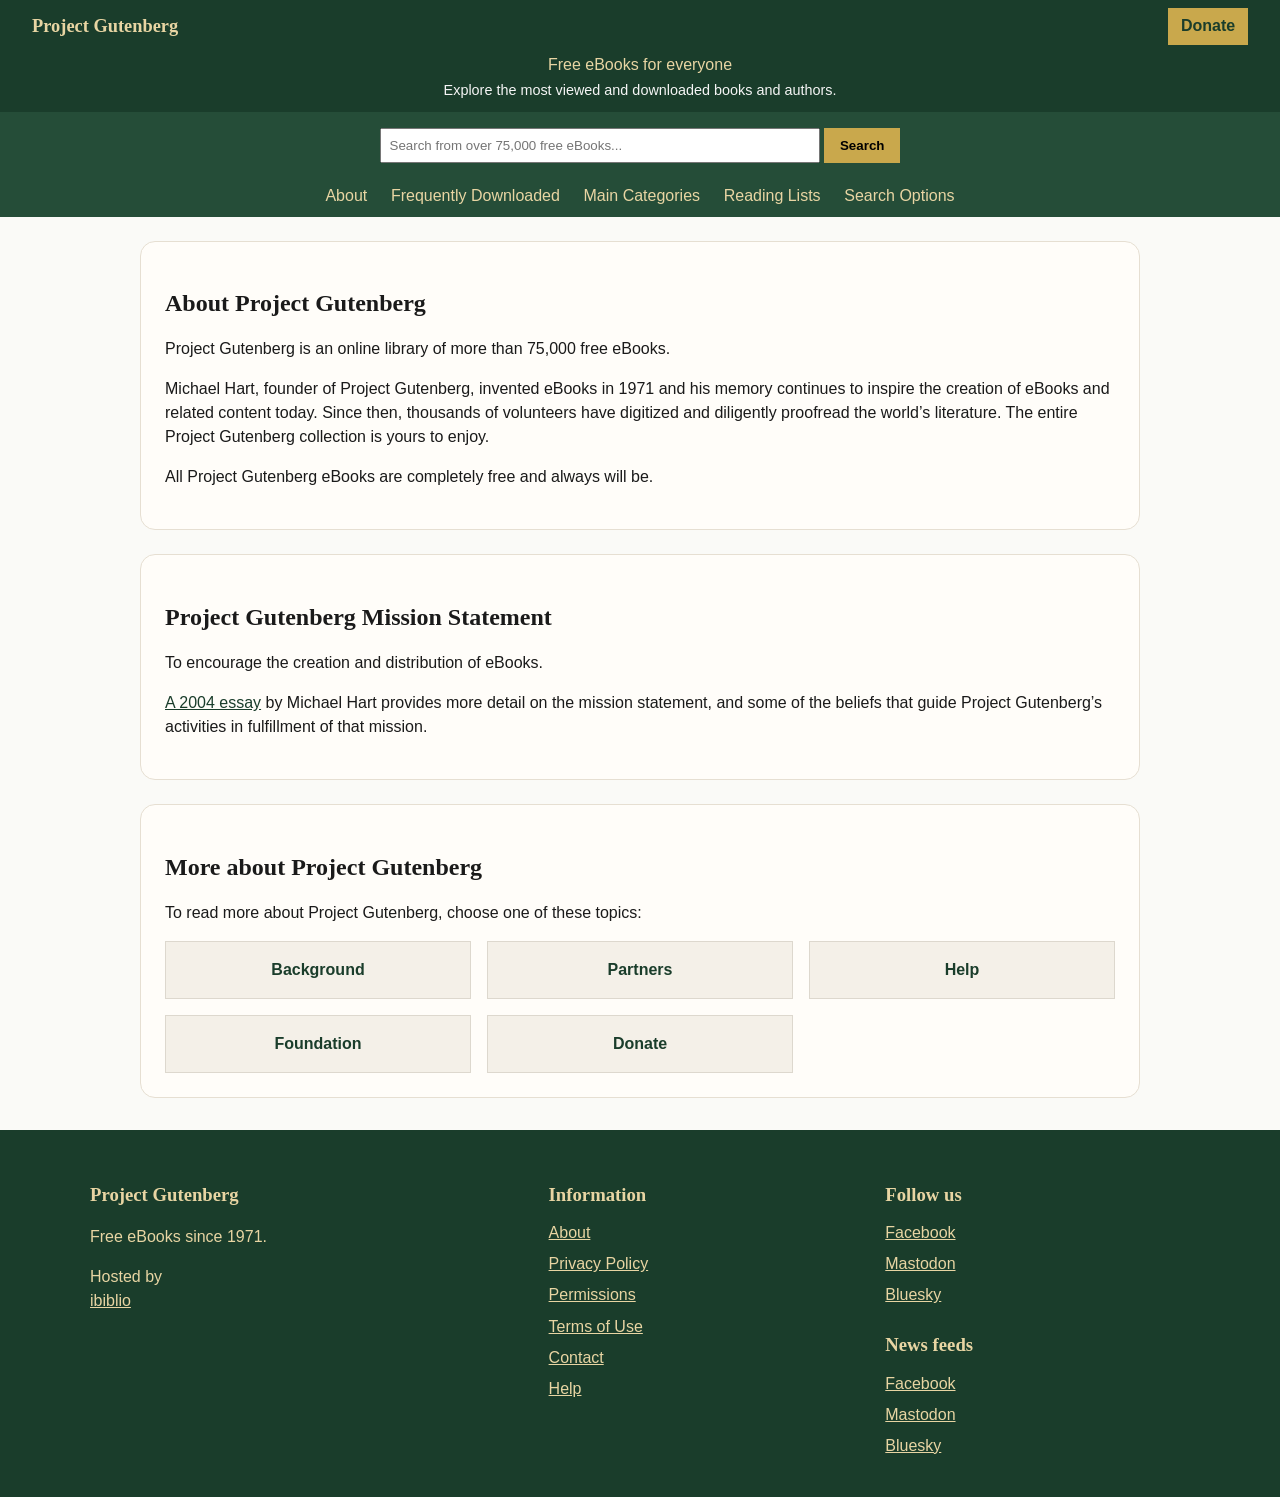
==== commit 0b022bcf: "Updating about" ====
--- a/about.html
+++ b/about.html
@@ -53,7 +53,7 @@
   <section class="shelf">
     <h2>Project Gutenberg Mission Statement</h2>
     <p>To encourage the creation and distribution of eBooks.</p>
-    <p>A 2004 essay by Michael Hart provides more detail on the mission statement, and some of the beliefs that guide Project Gutenberg’s activities in fulfillment of that mission.</p>
+    <p><a href="https://www.gutenberg.org/about/background/mission_statement.html">A 2004 essay</a> by Michael Hart provides more detail on the mission statement, and some of the beliefs that guide Project Gutenberg’s activities in fulfillment of that mission.</p>
   </section>
 
   <section class="shelf">
@@ -61,11 +61,11 @@
     <p>To read more about Project Gutenberg, choose one of these topics:</p>
 
     <div class="category-grid"> <!-- Grid is used instead of a list to create an more user friendly overview. -->
-      <a href="/about/background/index.html">Background</a>
-      <a href="/about/partners_affiliates.html">Partners</a>
-      <a href="/help/">Help</a>
-      <a href="/about/pglaf.html">Foundation</a>
-      <a href="/donate">Donate</a>
+      <a href="https://www.gutenberg.org/about/background/index.html">Background</a>
+      <a href="https://www.gutenberg.org/about/partners_affiliates.html">Partners</a>
+      <a href="https://www.gutenberg.org/help/">Help</a>
+      <a href="https://www.gutenberg.org/about/pglaf.html">Foundation</a>
+      <a href="https://www.gutenberg.org/donate">Donate</a>
     </div>
   </section>
 
--- a/style.css
+++ b/style.css
@@ -1,15 +1,15 @@
 /* 
   GLOBAL PAGE STYLING
-  These rules set the basic look of the whole website.
+  These rules set the basic look of the whole redesigned website.
 
   Purpose:
   - create a clean and readable base style for all pages
   - keep the design simple and consistent across the redesigned pages
-  - replace the much more complex original Gutenberg styling with a lighter custom stylesheet
+  - replace the much more complex original Gutenberg styling with a lighter css custom-made stylesheet
 */
 
 /* Resets the default browser margin so the page starts flush against the edges.
-   Sets Arial as the main font, adds breathing room between lines of text,
+   Sets Arial as the main font, adds room between lines of text,
    gives the whole page a warm off-white background and near-black text color */
 body {
   margin: 0;
@@ -31,7 +31,13 @@
   color: #1a3d2b;
 }
 
-/* Georgia is a serif font that gives headings a more classic, literary feel —
+main {
+  max-width: 1000px;
+  margin: 0 auto;
+  padding: 0 2rem;
+}
+
+/* Georgia is a serif font that gives headings a more classic, literary feel, which is
    fitting for a library site. The margin-bottom adds space below every heading
    so text below it doesn't feel too cramped */
 h1, h2, h3 {
@@ -49,7 +55,7 @@
 /* ============================================================
    HEADER
    The header appears at the top of every page and contains
-   the logo, donate button, tagline, search bar, and nav links.
+   the logo, donate button, tagline, search bar, and navigation links.
    It is split into four stacked rows.
    ============================================================ */
 
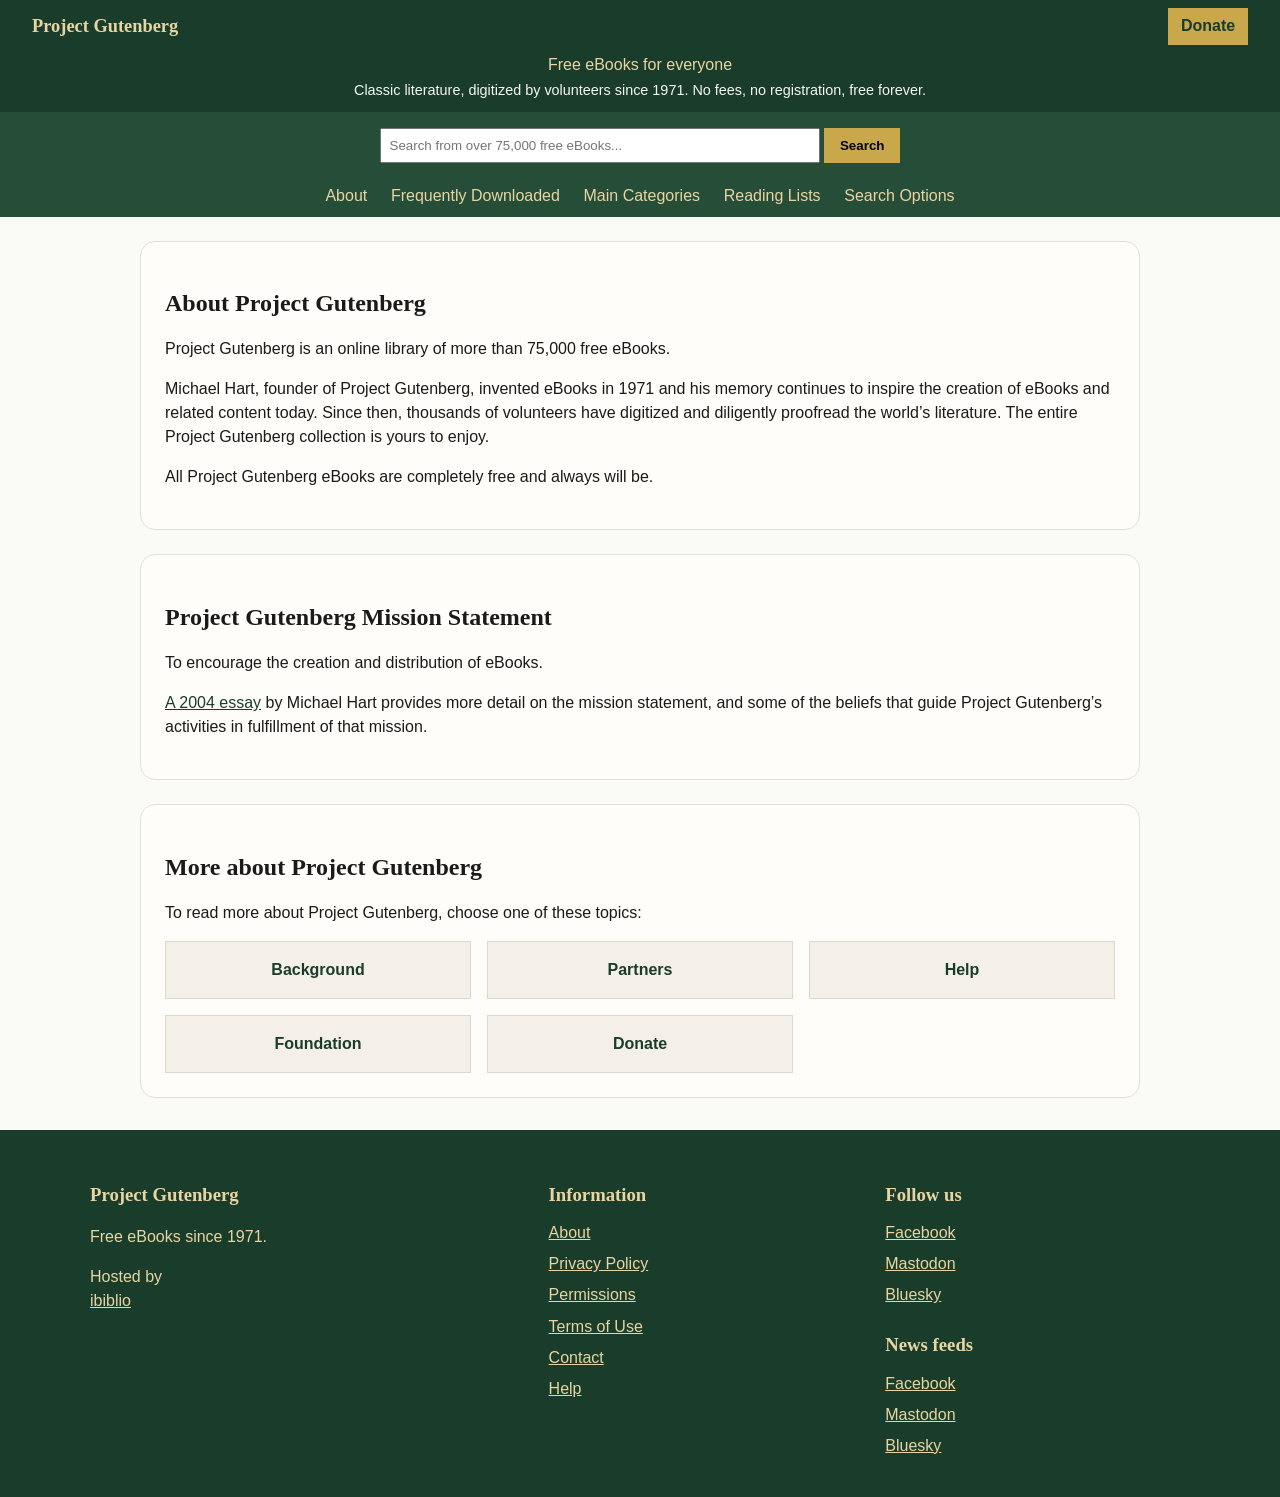
==== commit a7189f2e: "Update" ====
--- a/about.html
+++ b/about.html
@@ -19,7 +19,7 @@
 
     <div class="header-tagline">
       <p>Free eBooks for everyone</p>
-      <span>Explore the most viewed and downloaded books and authors.</span>
+      <span>Classic literature, digitized by volunteers since 1971. No fees, no registration, free forever.</span>
     </div>
 
     <div class="header-search">
--- a/style.css
+++ b/style.css
@@ -31,6 +31,7 @@
   color: #1a3d2b;
 }
 
+/*the page content margin to make sure the content is not full-width of the screen*/
 main {
   max-width: 1000px;
   margin: 0 auto;
@@ -51,6 +52,33 @@
   margin-bottom: 2rem;
 }
 
+
+/* JS */
+.toggle-title::after {
+  content: " ▾";
+  font-size: 0.9em;
+}
+
+.toggle-title:hover {
+  text-decoration: underline;
+  cursor: pointer;
+}
+
+.toggle-content {
+  display: none;
+}
+
+.toggle-content.is-open {
+  display: block;
+}
+
+.category-grid.toggle-content {
+  display: none;
+}
+
+.category-grid.toggle-content.is-open {
+  display: grid;
+}
 
 /* ============================================================
    HEADER
